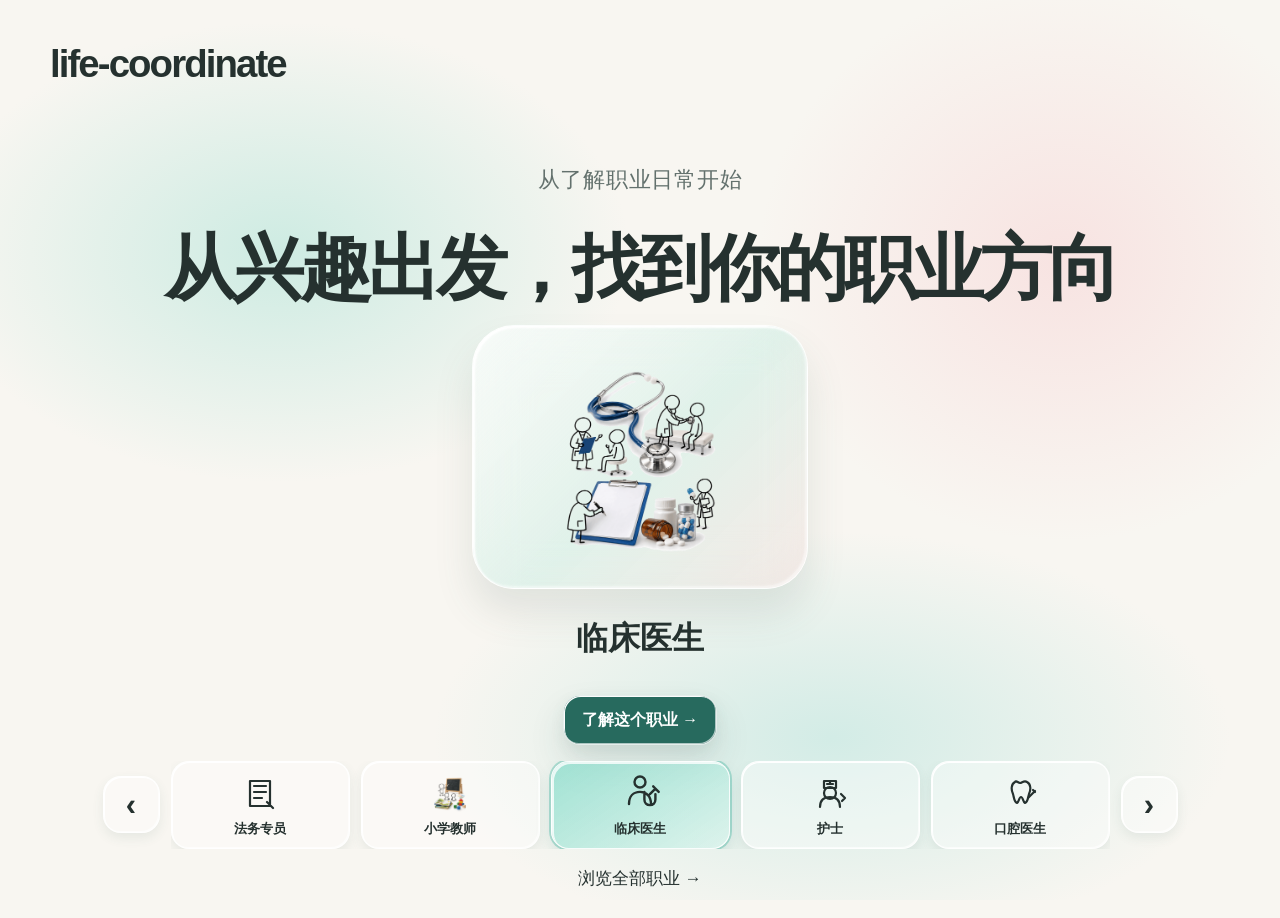
==== static/index.html @ 6c6f6c6b "chore: initialize project repository" ====
<!doctype html>
<html lang="zh-CN">
<head>
  <meta charset="utf-8">
  <meta name="viewport" content="width=device-width,initial-scale=1">
  <title>life-coordinate · 职业与选科探索</title>
  <style>
    :root{--mint:#abe9af;--mint2:#86bb8c;--ink:#0b0b09;--paper:#faf7ea;--yellow:#fff48d}
    *{box-sizing:border-box}body{margin:0;background:var(--mint);color:var(--ink);font-family:Arial,"PingFang SC",sans-serif}button{font:inherit;cursor:pointer;border:0;color:inherit}a{color:inherit}header{height:118px;padding:35px 3.3%;display:flex;align-items:flex-start;justify-content:space-between}header .brand{font-size:clamp(27px,3vw,43px);font-weight:800;letter-spacing:-.05em;text-decoration:none}header .live{font-size:16px;letter-spacing:.02em;padding-top:10px}.page{min-height:calc(100vh - 118px);display:none}.page.active{display:block}.entry{text-align:center;padding:32px 20px 15px}.eyebrow{font-size:clamp(16px,1.7vw,24px);letter-spacing:.035em}.entry h1{font-size:clamp(56px,7vw,110px);line-height:1;letter-spacing:-.055em;margin:32px auto 15px;font-weight:800}.art-wrap{height:300px;display:grid;place-items:center;position:relative}.pixels{position:absolute;width:236px;height:206px;display:grid;grid-template-columns:repeat(10,1fr);gap:4px;opacity:.6}.pixels i{background:#638d68}.placeholder{position:relative;display:grid;place-items:center;background:var(--ink);color:#fff;width:222px;height:202px;border:3px solid #8344fa;font-weight:700}.caption{font-size:32px;font-weight:800;margin:0 0 33px}.dock{background:var(--ink);padding:14px;display:flex;gap:11px;width:min(1075px,95vw);margin:auto;align-items:center}.dock button{height:57px;background:var(--mint2);font-weight:700}.dock button.selected{background:var(--mint)}.dock .arrow{width:57px;flex:none;background:var(--mint);font-size:31px;line-height:1}.dock .career{flex:1;min-width:0;padding:0 7px;font-size:15px}.skip{display:inline-block;margin:17px auto 0;background:none;font-size:17px;text-decoration:none}.inner{max-width:1100px;margin:auto;padding:20px 25px 70px}.kicker{font-size:13px;letter-spacing:.15em}.big{font-size:clamp(47px,6vw,78px);line-height:1.04;letter-spacing:-.055em;margin:40px 0 12px}.lede{font-size:20px;max-width:750px;line-height:1.55}.panel{background:#fff;padding:32px;margin-top:35px}.panel.yellow{background:var(--yellow)}.detail-grid{display:grid;grid-template-columns:1fr 1fr;gap:24px}.detail-grid h3{font-size:19px;margin:0 0 12px}.detail-grid li{margin:8px 0}.actions{display:flex;gap:12px;flex-wrap:wrap;margin-top:26px}.primary,.secondary{padding:14px 19px;font-weight:700}.primary{background:var(--ink);color:var(--mint)}.secondary{background:var(--mint2)}.cards,.results{display:grid;grid-template-columns:repeat(5,1fr);gap:12px;margin-top:32px}.cards button,.results article{background:#fff;text-align:left;padding:20px;min-height:145px}.cards button:hover,.dock button:hover{outline:3px solid #8344fa}.cards strong{display:block;font-size:20px;margin:18px 0 9px}.cards small{font-size:13px;line-height:1.5}.subjects{display:flex;gap:12px;flex-wrap:wrap;margin:25px 0}.subjects button{background:#d6ead2;padding:13px 23px;font-weight:700}.subjects button.on{background:var(--ink);color:var(--mint)}.results{grid-template-columns:repeat(2,1fr)}.results article{min-height:120px}.results strong{font-size:22px}.results p{margin:10px 0}.meta{font-size:12px;opacity:.7}.hidden{display:none!important}@media(max-width:850px){header{height:95px}.entry{padding-top:18px}.entry h1{margin-top:25px}.art-wrap{height:255px}.caption{font-size:25px}.dock{overflow-x:auto;justify-content:flex-start}.dock .career{flex:none;width:120px}.detail-grid{grid-template-columns:1fr}.cards{grid-template-columns:repeat(2,1fr)}.results{grid-template-columns:1fr}}@media(max-width:520px){header .live{font-size:12px}.entry h1{font-size:54px}.cards{grid-template-columns:1fr}}
    .site-nav{display:flex;gap:48px;align-items:center;padding-top:12px}.site-nav a{text-decoration:none;font-size:19px}.site-nav a:hover{text-decoration:underline}body.is-entry .site-nav{display:none}body:not(.is-entry) header{height:101px;margin:0 2.7%;padding:25px 1% 15px;border-bottom:2px solid var(--ink)}
    .entry h1{font-size:clamp(43px,5.6vw,88px);max-width:1200px;line-height:1.12}.dock .career{display:grid;place-items:center;padding:5px}.mini-art{display:block;width:42px;height:42px;background:transparent;border:0;position:relative;overflow:visible}.mini-art:before,.mini-art:after{display:none}.mini-art svg{display:block;width:42px;height:42px;stroke:var(--ink);fill:none}.dock .career.selected .mini-art{transform:scale(1.1)}
    .art-wrap .entry-art{position:relative;z-index:1;width:222px;height:202px;object-fit:contain;object-position:center;border:0;background:transparent;display:block}.detail-grid{grid-template-columns:minmax(0,44%) minmax(0,56%);gap:18px}.detail-copy{padding:5px 18px 5px 0}.detail-copy h3:not(:first-child){margin-top:25px}.detail-illustration{min-height:430px;background:var(--paper);border:0;display:flex;align-items:center;justify-content:center;overflow:hidden}.detail-illustration img{width:100%;height:100%;min-height:430px;object-fit:contain;object-position:center;display:block}
    .explore-layout{max-width:1660px;padding:0 2% 30px}.explore-layout .big{font-size:clamp(46px,5.4vw,86px);white-space:nowrap;margin:18px 0 33px}.explore-body{display:grid;grid-template-columns:19% minmax(0,1fr);gap:2%;height:calc(100vh - 350px);min-height:460px;overflow:hidden}.explore-sidebar{background:#fff;display:grid;place-items:center;min-height:0;height:100%;font-size:28px;font-weight:800}.explore-layout .cards{display:grid;grid-template-columns:repeat(4,minmax(0,1fr));align-content:start;gap:18px;margin:0;height:100%;overflow-y:scroll;padding:0 12px 18px 0;scrollbar-gutter:stable}.explore-layout .cards::-webkit-scrollbar{width:10px}.explore-layout .cards::-webkit-scrollbar-track{background:rgba(255,255,255,.38);border-radius:10px}.explore-layout .cards::-webkit-scrollbar-thumb{background:var(--ink);border-radius:10px}.explore-layout .cards button,.explore-layout .cards .empty-card{background:#fff;height:220px;min-height:220px;padding:27px;text-align:left;overflow:hidden}.explore-layout .cards .empty-card{pointer-events:none}.explore-layout .cards strong{display:-webkit-box;overflow:hidden;-webkit-box-orient:vertical;-webkit-line-clamp:2;font-size:27px;line-height:1.2;margin:27px 0 19px}.explore-layout .cards small{display:-webkit-box;overflow:hidden;-webkit-box-orient:vertical;-webkit-line-clamp:3;font-size:16px;line-height:1.5;color:#59594e}.explore-help{font-size:20px;margin:29px 0 0}
    .explore-toolbar{display:flex;align-items:center;margin:-14px 0 30px}.explore-toolbar .search-box{position:relative;width:min(780px,100%)}.explore-toolbar input{width:100%;height:66px;padding:14px 22px 14px 68px;border:1px solid rgba(255,255,255,.85);border-radius:18px;background:linear-gradient(110deg,rgba(225,247,240,.72),rgba(255,244,245,.72));box-shadow:0 10px 28px rgba(65,96,91,.16),inset 0 1px 0 rgba(255,255,255,.9);font:inherit;font-size:22px;color:var(--ink);outline:none}.explore-toolbar input::placeholder{color:#6c7673}.explore-toolbar input:focus{border-color:rgba(131,68,250,.72);box-shadow:0 0 0 3px rgba(131,68,250,.18),0 10px 28px rgba(65,96,91,.16)}.search-icon{position:absolute;left:22px;top:50%;width:24px;height:24px;border:3px solid var(--ink);border-radius:50%;transform:translateY(-58%);pointer-events:none}.search-icon:after{content:"";position:absolute;width:12px;height:3px;background:var(--ink);right:-9px;bottom:-5px;transform:rotate(45deg);transform-origin:left center}.explore-sidebar{display:flex;flex-direction:column;align-items:stretch;justify-content:center;gap:0}.explore-sidebar button{background:transparent;text-align:left;padding:9px 28px;font-weight:800}.explore-sidebar button.active{background:var(--ink);color:var(--mint)}
    .illustration-placeholder{width:78%;min-height:260px;display:grid;place-items:center;background:var(--ink);color:#fff;border:3px solid #8344fa;font-weight:700}button:focus-visible,a:focus-visible,input:focus-visible{outline:3px solid #8344fa;outline-offset:3px}.route-error{background:#fff;padding:32px;margin-top:35px;max-width:760px}.route-error h2{margin-top:0}
    .page[data-page="reverse"] .panel{max-height:calc(100vh - 430px);min-height:260px;overflow:hidden}.page[data-page="reverse"] .panel .results{max-height:calc(100vh - 535px);overflow-y:auto;align-content:start;padding:0 12px 18px 0;scrollbar-gutter:stable}.page[data-page="reverse"] .panel .results::-webkit-scrollbar{width:10px}.page[data-page="reverse"] .panel .results::-webkit-scrollbar-track{background:rgba(255,255,255,.38);border-radius:10px}.page[data-page="reverse"] .panel .results::-webkit-scrollbar-thumb{background:var(--ink);border-radius:10px}
    .result-card{background:#f4f7fa;text-align:left;padding:20px;min-height:140px}.result-card:hover{outline:3px solid #8344fa}.result-card strong{display:block;font-size:22px}.result-card p{margin:12px 0}
    @media(max-width:1000px){.site-nav{gap:20px}.site-nav a{font-size:15px}.explore-layout .big{white-space:normal}.explore-layout .cards{gap:9px}.explore-layout .cards button,.explore-layout .cards .empty-card{height:195px;padding:15px;min-height:195px}.explore-layout .cards strong{font-size:22px}.explore-layout .cards small{font-size:12px}}
    @media(max-width:700px){body:not(.is-entry) header{height:auto;min-height:85px}.site-nav{gap:10px;flex-wrap:wrap}.site-nav a{font-size:13px}.explore-body{grid-template-columns:1fr;height:calc(100vh - 330px);min-height:420px}.explore-sidebar{height:auto;min-height:75px;flex-direction:row;overflow-x:auto}.explore-sidebar button{flex:0 0 auto}.explore-layout .cards{grid-template-columns:repeat(2,minmax(0,1fr));margin-top:14px}.page[data-page="reverse"] .panel{max-height:calc(100vh - 360px)}.page[data-page="reverse"] .panel .results{max-height:calc(100vh - 465px);grid-template-columns:1fr}.detail-grid{grid-template-columns:1fr}.detail-illustration{min-height:280px}.entry h1{font-size:44px}}
    .explore-layout .cards button{height:auto;overflow:visible}.explore-layout .cards strong{display:block;white-space:nowrap;overflow:visible;-webkit-line-clamp:unset;font-size:30px;line-height:1.2;font-stretch:normal}.explore-layout .cards small{display:block;overflow:visible;-webkit-line-clamp:unset;font-size:14px;line-height:1.5}@media(max-width:1000px){.explore-layout .cards strong{font-size:22px}.explore-layout .cards small{font-size:12px}}
    .explore-toolbar{width:100%}.explore-toolbar .search-box{width:100%}.explore-sidebar{gap:0}.explore-sidebar button{width:100%;min-height:48px}.explore-layout .cards{grid-auto-rows:220px}.explore-layout .cards button{height:220px;min-height:220px;overflow:visible}.explore-layout .cards small{font-size:14px;line-height:1.4}
  </style>
  <link rel="stylesheet" href="assets/liquid-glass.css">
</head>
<body>
  <header><a class="brand" href="#entry">life-coordinate</a><nav class="site-nav" aria-label="主导航"><a href="#entry">首页</a><a href="#explore">探索职业</a><a href="#reverse">选科反查</a></nav></header>
  <main>
    <section class="page entry active" data-page="entry">
      <div class="eyebrow">从了解职业日常开始</div>
      <h1>从兴趣出发，找到你的职业方向</h1>
      <div class="art-wrap"><img class="entry-art" id="entry-art" src="../career-gif/clinical-doctor.gif" alt="临床医生职业动画"></div>
      <p class="caption" id="entry-caption">临床医生</p><p><button class="primary" id="entry-open">了解这个职业 →</button></p>
      <div class="dock" aria-label="职业选择">
        <button class="arrow" id="prev-career" aria-label="上一个职业">‹</button>
        <div class="career-window" id="career-window"><div class="career-track" id="career-track"></div></div>
        <button class="arrow" id="next-career" aria-label="下一个职业">›</button>
      </div>
      <a class="skip" href="#explore">浏览全部职业 →</a>
    </section>
    <section class="page" data-page="detail"><div class="inner">
      <p class="kicker">CAREER / 反面看日常</p><h2 class="big" id="detail-title"></h2><p class="lede" id="detail-tagline"></p>
      <div class="panel detail-grid"><div class="detail-copy"><h3>每天做什么</h3><ul id="detail-tasks"></ul><h3>在哪里工作</h3><ul id="detail-scenes"></ul><h3>工作节奏</h3><p id="detail-rhythm"></p><p class="meta" id="detail-source"></p></div><div class="detail-illustration"><img id="detail-image" src="../career-gif/clinical-doctor.gif" alt="临床医生职业动画"></div></div>
      <div class="actions"><button class="primary" id="to-subject">查看关联专业与选科要求 →</button><button class="secondary" onclick="location.hash='explore'">换一个职业</button></div>
      <p class="meta">职业描述为项目模拟数据，仅供界面演示。</p>
    </div></section>
    <section class="page" data-page="subject"><div class="inner">
      <p class="kicker">CAREER / 选科要求</p><h2 class="big" id="subject-title"></h2><p class="lede">这些关联专业，分别要求选什么科？</p><div class="results" id="major-results"></div>
      <div class="actions"><button class="primary" onclick="location.hash='reverse'">试试选科反查 →</button></div>
      <p class="meta">已核对项为指定院校公布的 2024 年选科要求，供 2026 年参考；其他项标记待核对。实际报考以院校当年招生计划、章程为准。</p>
    </div></section>
    <section class="page" data-page="explore"><div class="inner explore-layout">
      <h2 class="big">想做什么，现在该选什么科？</h2>
      <div class="explore-toolbar"><label class="search-box"><span class="search-icon" aria-hidden="true"></span><input id="career-search" type="search" placeholder="搜索职业或关键词" aria-label="搜索职业或关键词"></label></div><p id="career-count" role="status" aria-live="polite"></p><div class="explore-body"><aside class="explore-sidebar" aria-label="职业类别导航"><button data-category="全部" class="active">全部</button><button data-category="医">医疗健康</button><button data-category="工">工程技术</button><button data-category="理">科学研究</button><button data-category="文">人文传播</button><button data-category="艺">艺术创意</button><button data-category="商">商业管理</button><button data-category="教">教育培训</button><button data-category="法">法律服务</button></aside><div class="career-list-region"><div class="cards" id="career-cards"></div><div id="career-empty" class="empty-state" hidden><p>当前分类下没有找到相关职业，请尝试其他关键词。</p><button class="secondary" id="reset-career-filters">清除筛选</button></div></div></div>
      <p class="explore-help">点卡片看日常工作，翻到背面，再决定要不要查看选科。</p>
    </div></section>
    <section class="page" data-page="error"><div class="inner"><div class="route-error"><h2>页面数据不存在</h2><p id="route-error-message"></p><div class="actions"><button class="primary" onclick="location.hash='explore'">返回探索职业</button></div></div></div></section>
    <section class="page" data-page="reverse"><div class="inner">
      <p class="kicker">FROM SUBJECTS TO CAREERS</p><h2 class="big">我的选科匹配<br>哪些专业方向？</h2><p class="lede">选择最多 3 科，查看匹配的专业与职业。</p>
      <p class="reference-notice">基于已录入院校的有限样本，仅供选科参考；待核对专业不参与匹配，不代表当年实际可报范围。</p><p id="subject-status" role="status" aria-live="polite">已选 0/3，请至少选择 1 门科目。</p><div class="subjects" id="subject-picker" role="group" aria-label="选考科目" aria-describedby="subject-status"></div><div class="panel"><strong id="match-count" role="status" aria-live="polite"></strong><div class="results" id="reverse-results"></div></div>
      <p class="meta">仅按已录入院校的 2024 年选科要求做参考匹配，不等于 2026 年实际可报。未核对项不参与匹配；以当年招生计划、章程为准。</p>
    </div></section>
  </main>
  <div class="career-overlay" id="career-overlay" hidden role="dialog" aria-modal="true" aria-label="职业日常">
    <button class="overlay-close" id="overlay-close" aria-label="关闭职业日常">×</button>
    <div class="flip-stage" id="flip-stage"><div class="flip-card">
      <div class="flip-face flip-front" aria-hidden="true"><span id="flip-front-category"></span><strong id="flip-front-name"></strong><span>职业日常</span></div>
      <div class="flip-face flip-back"><div class="flip-copy"><p class="kicker">CAREER / 反面看日常</p><h2 id="flip-title"></h2><p id="flip-tagline"></p><h3>每天做什么</h3><ul id="flip-tasks"></ul><h3>在哪里工作</h3><ul id="flip-scenes"></ul><h3>工作节奏</h3><p id="flip-rhythm"></p><p class="meta">职业描述为项目模拟数据，仅供探索参考。</p><button id="flip-subject" class="primary">查看关联专业与选科要求 →</button></div><div class="flip-visual" id="flip-visual"></div></div>
    </div></div>
  </div>
  <script src="assets/site-data.js"></script>
  <script src="assets/ui-common.js"></script>
  <script>
    const careers=window.siteData.careers.map(c=>({...c,tasks:c.workday.tasks,scenes:c.workday.scenes,rhythm:c.workday.rhythm,majors:window.siteData.mappings.filter(m=>m.careerId===c.id).map(m=>window.siteData.majors.find(x=>x.id===m.majorId)).filter(Boolean)}));
    const allCareers=careers;
    const majors=window.siteData.majors;
    let selected=0,visualIndex=careers.length,rebaseTimer,chosen=new Set();const filterState={category:'全部',query:''};let lastTrigger=null;const $=s=>document.querySelector(s);const esc=window.siteUI.escape;
    const careerImage=c=>c.id==='primary-teacher'?'assets/career-png/primary-teacher.png':`../career-gif/${c.icon}.gif`;
    const careerIcon=c=>c.id==='primary-teacher'?'assets/career-png/primary-teacher.png':`assets/${c.icon}.svg`;
    $('#career-track').innerHTML=Array.from({length:3},(_,copy)=>careers.map((c,i)=>`<button class="career" data-index="${i}" data-visual="${copy*careers.length+i}" data-career="${c.id}" aria-label="${esc(c.name)}" title="${esc(c.name)}"><img class="mini-art" src="${careerIcon(c)}" alt=""><span>${esc(c.name)}</span></button>`).join('')).join('');
    function previewCareer(i){let c=careers[i];$('#entry-caption').textContent=c.name;$('#entry-art').src=careerImage(c);$('#entry-art').alt=`${c.name}职业插图`}
    function selectCareer(i){selected=((i%careers.length)+careers.length)%careers.length;document.querySelectorAll('.dock .career').forEach(b=>(b.classList.toggle('selected',Number(b.dataset.index)===selected),b.setAttribute('aria-pressed',String(Number(b.dataset.index)===selected))));previewCareer(selected)}
    function centerCareer(behavior='auto'){let b=document.querySelector(`.dock .career[data-visual="${visualIndex}"]`),view=$('#career-window');if(b)view.scrollTo({left:b.offsetLeft-view.clientWidth/2+b.clientWidth/2,behavior})}
    function rebaseCareer(){if(visualIndex<careers.length)visualIndex+=careers.length;else if(visualIndex>=careers.length*2)visualIndex-=careers.length;else return;centerCareer('auto')}
    function detail(id){let c=allCareers.find(x=>x.id===id);if(!c)return showRouteError('找不到这个职业，请从职业列表重新选择。');$('#detail-title').textContent=c.name;$('#detail-tagline').textContent=c.tagline;$('#detail-tasks').innerHTML=c.tasks.map(x=>`<li>${esc(x)}</li>`).join('');$('#detail-scenes').innerHTML=c.scenes.map(x=>`<li>${esc(x)}</li>`).join('');$('#detail-rhythm').textContent=c.rhythm;$('#detail-source').textContent=(c.workday?.source||'项目模拟数据')+' · 仅供参考';$('#detail-image').src=careerImage(c);$('#detail-image').alt=`${c.name}职业插图`;$('#to-subject').onclick=()=>location.hash='subject/'+c.id;}
    function subject(id){let c=allCareers.find(x=>x.id===id);if(!c)return showRouteError('找不到这个职业，请从职业列表重新选择。');$('#subject-title').textContent=c.name+' · 关联专业与选科';$('#major-results').innerHTML=c.majors.length?c.majors.map(m=>`<article>${window.siteUI.majorContent(m)}</article>`).join(''):'<article><strong>暂无专业映射</strong><p>该职业暂不提供选科推断。</p><a href="#explore">返回探索职业</a></article>'}
    function majorFits(m){const req=m.subject_required;if(!req)return false;return req.must.every(s=>chosen.has(s))&&(!req.limit.length||(req.any?req.limit.some(s=>chosen.has(s)):req.limit.every(s=>chosen.has(s))))}
    function reverse(){
      if(!chosen.size){$('#match-count').textContent='请选择至少 1 门科目';$('#reverse-results').innerHTML='';return}
      const list=majors.filter(majorFits);
      $('#match-count').textContent=`参考匹配 ${list.length} 个专业（已选 ${chosen.size}/3）`;
      $('#reverse-results').innerHTML=list.length?list.map(m=>{
        const ids=window.siteData.mappings.filter(x=>x.majorId===m.id).map(x=>x.careerId);
        const related=careers.filter(c=>ids.includes(c.id));
        return `<article class="result-card">${window.siteUI.majorContent(m)}<div class="result-actions">${related.length?related.map(c=>`<button class="secondary" data-career="${esc(c.id)}">了解${esc(c.name)} →</button>`).join(''):'<p>暂无关联职业</p>'}</div></article>`;
      }).join(''):'<article class="result-card"><strong>当前样本未匹配到专业</strong><p>这不表示没有可报专业。请调整选科，或返回探索职业。</p><a href="#explore">返回探索职业</a></article>';
    }
    function showRouteError(message){document.querySelectorAll('.page').forEach(x=>x.classList.remove('active'));document.body.classList.remove('is-entry');$('[data-page="error"]').classList.add('active');$('#route-error-message').textContent=message}
    function route(){closeCareer();let [page,id]=location.hash.slice(1).split('/');if(!['entry','detail','subject','explore','reverse'].includes(page))page='entry';document.body.classList.toggle('is-entry',page==='entry');document.querySelectorAll('.page').forEach(x=>x.classList.toggle('active',x.dataset.page===page));if(page==='detail')detail(id);if(page==='subject')subject(id);if(page==='reverse')reverse();document.querySelectorAll('.site-nav a').forEach(a=>{if(a.getAttribute('href')==='#'+page)a.setAttribute('aria-current','page');else a.removeAttribute('aria-current')});window.scrollTo(0,0);if(page==='explore'&&id)openCareer(id);if(page==='entry')requestAnimationFrame(()=>centerCareer())}
    document.querySelectorAll('.dock .career').forEach(b=>{let i=Number(b.dataset.index);b.onmouseenter=()=>previewCareer(i);b.onmouseleave=()=>previewCareer(selected);b.onfocus=()=>previewCareer(i);b.onblur=()=>previewCareer(selected);b.onclick=()=>{selectCareer(i);visualIndex=Number(b.dataset.visual);location.hash='explore/'+careers[i].id}});
    function stepCareer(delta){rebaseCareer();visualIndex+=delta;selectCareer(visualIndex%careers.length);centerCareer('smooth');clearTimeout(rebaseTimer);rebaseTimer=setTimeout(rebaseCareer,420)}
    $('#entry-open').onclick=()=>location.hash='explore/'+careers[selected].id;
    $('#prev-career').onclick=()=>stepCareer(-1);$('#next-career').onclick=()=>stepCareer(1);
    $('#career-cards').innerHTML=careers.map(c=>`<button data-id="${c.id}" data-category="${c.category}"><span class="kicker">${esc(c.category)}</span><strong>${esc(c.name)}</strong><small>${esc(c.tagline)}</small></button>`).join('');
    function renderCareerFilters(){
      let count=0;
      document.querySelectorAll('#career-cards button[data-category]').forEach(button=>{
        const c=careers.find(c=>c.id===button.dataset.id);
        const matches=(filterState.category==='全部'||c.category===filterState.category)&&[c.name,c.tagline,...c.aliases].some(text=>text.toLowerCase().includes(filterState.query));
        button.hidden=!matches;if(matches)count++;
      });
      $('#career-count').textContent=`找到 ${count} 个职业`;
      $('#career-empty').hidden=count>0;$('#career-cards').hidden=count===0;
      document.querySelectorAll('.explore-sidebar button').forEach(button=>{const active=button.dataset.category===filterState.category;button.classList.toggle('active',active);button.setAttribute('aria-pressed',String(active))});
    }
    function closeCareer(resetHash=false){let overlay=$('#career-overlay');if(!overlay||overlay.hidden)return;overlay.hidden=true;$('main').inert=false;$('header').inert=false;$('#flip-stage').classList.remove('flipped');document.body.classList.remove('overlay-open');if(lastTrigger){lastTrigger.focus();lastTrigger=null}if(resetHash&&location.hash.startsWith('#explore/'))location.hash='explore'}
    function openCareer(id){let c=allCareers.find(x=>x.id===id);if(!c)return showRouteError('找不到这个职业，请从职业列表重新选择。');lastTrigger=document.activeElement;$('#flip-front-category').textContent=c.category;$('#flip-front-name').textContent=c.name;$('#flip-title').textContent=c.name;$('#flip-tagline').textContent=c.tagline;$('#flip-tasks').innerHTML=c.tasks.map(x=>`<li>${esc(x)}</li>`).join('');$('#flip-scenes').innerHTML=c.scenes.map(x=>`<li>${esc(x)}</li>`).join('');$('#flip-rhythm').textContent=c.rhythm;$('#flip-visual').innerHTML=`<img src="${careerImage(c)}" alt="${esc(c.name)}职业插图" loading="lazy">`;$('#flip-subject').onclick=()=>location.hash='subject/'+c.id;$('#career-overlay').hidden=false;$('main').inert=true;$('header').inert=true;document.body.classList.add('overlay-open');requestAnimationFrame(()=>$('#flip-stage').classList.add('flipped'));$('#overlay-close').focus()}
    $('#career-cards').onclick=e=>{let b=e.target.closest('button[data-id]');if(b)openCareer(b.dataset.id)};
    $('.explore-sidebar').onclick=e=>{let b=e.target.closest('button[data-category]');if(!b)return;filterState.category=b.dataset.category;renderCareerFilters()};
    $('#reset-career-filters').onclick=()=>{filterState.category='全部';filterState.query='';$('#career-search').value='';renderCareerFilters();$('#career-search').focus()};
    $('#career-search').oninput=e=>{filterState.query=e.target.value.trim().toLowerCase();renderCareerFilters()};
    $('#overlay-close').onclick=()=>closeCareer(true);$('#career-overlay').onclick=e=>{if(e.target.id==='career-overlay')closeCareer(true)};document.addEventListener('keydown',e=>{if(e.key==='Escape')closeCareer(true)});
    $('#reverse-results').onclick=e=>{let b=e.target.closest('button[data-career]');if(b)openCareer(b.dataset.career)};
    $('#subject-picker').innerHTML=['物理','化学','生物','政治','历史','地理','技术'].map(x=>`<button data-subject="${x}" aria-pressed="false">${x}</button>`).join('');
    function updateSubjects(){
      document.querySelectorAll('#subject-picker button').forEach(b=>{const on=chosen.has(b.dataset.subject);b.classList.toggle('on',on);b.setAttribute('aria-pressed',String(on));b.setAttribute('aria-disabled',String(!on&&chosen.size===3));b.textContent=(on?'✓ ':'')+b.dataset.subject});
      $('#subject-status').textContent=`已选 ${chosen.size}/3。`+(chosen.size===3?'已达上限，请先取消一门，再选择其他科目。':chosen.size?'还可继续选择科目。':'请至少选择 1 门科目。');
    }
    $('#subject-picker').onclick=e=>{const b=e.target.closest('button[data-subject]');if(!b)return;const v=b.dataset.subject;if(chosen.has(v))chosen.delete(v);else if(chosen.size<3)chosen.add(v);updateSubjects();reverse()};
    document.querySelector('#career-overlay').addEventListener('keydown',e=>{if(e.key!=='Tab')return;const focusable=[...$('#career-overlay').querySelectorAll('button,[href],input,select,textarea,[tabindex]:not([tabindex="-1"])')];const first=focusable[0],last=focusable[focusable.length-1];if(e.shiftKey&&document.activeElement===first){e.preventDefault();last.focus()}else if(!e.shiftKey&&document.activeElement===last){e.preventDefault();first.focus()}});
    selectCareer(0);renderCareerFilters();window.addEventListener('hashchange',route);document.querySelectorAll('a[href^="#"]').forEach(a=>a.addEventListener('click',()=>setTimeout(route,0)));route();
  </script>
</body>
</html>
---- static/assets/liquid-glass.css ----
:root {
  --ink: #25312f;
  --muted: #63716d;
  --ivory: #f8f6f1;
  --mint: #d2eee7;
  --mint-strong: #64c7b6;
  --blush: #f2dedc;
  --glass: rgba(255, 255, 255, .47);
  --glass-edge: rgba(255, 255, 255, .88);
  --glass-shadow: 0 18px 36px rgba(45, 69, 64, .12), 0 5px 14px rgba(77, 112, 104, .08), inset 1px 1px 0 rgba(255, 255, 255, .98), inset -1px -1px 0 rgba(255, 255, 255, .62);
}

html { min-height: 100%; }
body {
  min-height: 100vh;
  color: var(--ink);
  background:
    radial-gradient(ellipse 34% 32% at 22% 28%, rgba(172, 227, 215, .56), transparent 80%),
    radial-gradient(ellipse 29% 38% at 83% 29%, rgba(247, 201, 204, .42), transparent 82%),
    radial-gradient(ellipse 38% 28% at 65% 82%, rgba(163, 223, 216, .44), transparent 82%),
    var(--ivory);
  background-attachment: fixed;
}
button, a { transition: transform .18s ease, box-shadow .18s ease, background .18s ease; }
button:focus-visible, a:focus-visible { outline: 3px solid #277d75; outline-offset: 3px; }
button:hover { transform: translateY(-2px); }

body > header, body:not(.is-entry) > header {
  width: min(1300px, calc(100% - 44px));
  height: auto;
  min-height: 78px;
  margin: 18px auto 0;
  padding: 17px 28px;
  align-items: center;
  border: 1px solid var(--glass-edge);
  border-radius: 30px;
  background: linear-gradient(116deg, rgba(255,255,255,.72), rgba(213,242,235,.48) 54%, rgba(248,222,223,.49));
  backdrop-filter: blur(28px) saturate(1.2);
  -webkit-backdrop-filter: blur(28px) saturate(1.2);
  box-shadow: var(--glass-shadow);
}
header .brand { color: var(--ink); }
.site-nav { padding-top: 0; }
.site-nav a {
  padding: 10px 16px;
  border: 1px solid transparent;
  border-radius: 999px;
  color: var(--ink);
}
.site-nav a:hover {
  text-decoration: none;
  border-color: var(--glass-edge);
  background: rgba(255,255,255,.48);
  box-shadow: 0 5px 12px rgba(68,98,90,.09), inset 1px 1px 0 #fff;
}
.page { min-height: calc(100vh - 96px); }
.eyebrow, .kicker { color: var(--muted); }
.entry { padding-top: clamp(28px, 6vh, 65px); }
.entry h1 { color: var(--ink); }
.art-wrap {
  width: min(336px, 88vw);
  height: 264px;
  margin: 16px auto 25px;
  border: 1px solid var(--glass-edge);
  border-radius: 42px;
  background: linear-gradient(135deg, rgba(255,255,255,.65), rgba(180,233,222,.35) 53%, rgba(247,211,212,.33));
  backdrop-filter: blur(26px) saturate(1.25);
  -webkit-backdrop-filter: blur(26px) saturate(1.25);
  box-shadow: 0 24px 38px rgba(72,103,96,.13), inset 2px 2px 2px rgba(255,255,255,.98), inset -2px -2px 2px rgba(255,255,255,.48);
}
.entry-art-placeholder { color: var(--muted); font-size: clamp(15px,1.6vw,20px); letter-spacing: .12em; }
.caption { color: var(--ink); }
.dock {
  border: 1px solid var(--glass-edge);
  border-radius: 28px;
  background: linear-gradient(110deg, rgba(255,255,255,.64), rgba(210,241,234,.54) 53%, rgba(245,222,221,.5));
  backdrop-filter: blur(26px) saturate(1.2);
  -webkit-backdrop-filter: blur(26px) saturate(1.2);
  box-shadow: var(--glass-shadow);
}
.dock button, .dock .arrow {
  border: 1px solid rgba(255,255,255,.9);
  border-radius: 18px;
  background: rgba(255,255,255,.38);
  box-shadow: inset 1px 1px 0 #fff, inset -1px -1px 0 rgba(255,255,255,.6), 0 5px 12px rgba(51,95,85,.09);
}
.dock button.selected {
  background: linear-gradient(145deg, rgba(131,219,201,.72), rgba(214,244,236,.63));
  box-shadow: 0 0 0 2px rgba(80,184,165,.42), inset 2px 2px 0 rgba(255,255,255,.77), 0 8px 16px rgba(45,130,117,.16);
}
.dock button:hover { outline: 0; box-shadow: 0 0 0 2px rgba(80,184,165,.42), 0 9px 17px rgba(45,130,117,.17); }
.mini-art { width: 42px; height: 42px; object-fit: contain; border: 0; }
.skip {
  padding: 12px 22px;
  border: 1px solid var(--glass-edge);
  border-radius: 999px;
  color: var(--ink);
  background: rgba(255,255,255,.34);
  box-shadow: 0 6px 15px rgba(57,90,83,.08), inset 1px 1px 0 #fff;
}
.skip:hover { background: rgba(255,255,255,.62); }

.inner { max-width: 1160px; }
.big { color: var(--ink); }
.lede { color: #43514e; }
.panel, .explore-sidebar, .explore-layout .cards button, .explore-layout .cards .empty-card, .result-card, .results article {
  border: 1px solid var(--glass-edge);
  border-radius: 30px;
  background: linear-gradient(128deg, rgba(255,255,255,.73), rgba(222,244,239,.5) 51%, rgba(248,223,225,.46));
  backdrop-filter: blur(24px) saturate(1.18);
  -webkit-backdrop-filter: blur(24px) saturate(1.18);
  box-shadow: var(--glass-shadow);
}
.explore-layout .cards button:hover, .result-card:hover {
  outline: 0;
  transform: translateY(-5px);
  box-shadow: 0 23px 38px rgba(44,99,88,.16), inset 1px 1px 0 #fff;
}
.explore-sidebar { color: var(--ink); }
.explore-help {
  width: fit-content;
  max-width: 100%;
  padding: 13px 19px;
  border: 1px solid var(--glass-edge);
  border-radius: 18px;
  background: rgba(255,255,255,.45);
  box-shadow: 0 9px 19px rgba(62,90,84,.08), inset 1px 1px 0 #fff;
}
.detail-grid { gap: 18px; padding: 22px; }
.detail-copy {
  padding: 25px;
  border: 1px solid rgba(255,255,255,.83);
  border-radius: 25px;
  background: rgba(255,255,255,.43);
  box-shadow: inset 1px 1px 0 rgba(255,255,255,.9);
}
.detail-illustration {
  border: 1px solid rgba(255,255,255,.95);
  border-radius: 25px;
  background: rgba(255,255,255,.42);
  box-shadow: inset 1px 1px 0 #fff, 0 8px 20px rgba(77,103,96,.09);
}
.detail-illustration img { border-radius: 23px; }
.primary, .secondary {
  border: 1px solid var(--glass-edge);
  border-radius: 17px;
  color: var(--ink);
  box-shadow: var(--glass-shadow);
}
.primary { background: linear-gradient(130deg, rgba(117,215,197,.94), rgba(209,241,233,.82)); }
.secondary { background: linear-gradient(130deg, rgba(255,255,255,.68), rgba(245,220,221,.53)); }
.subjects button {
  border: 1px solid var(--glass-edge);
  border-radius: 17px;
  background: rgba(255,255,255,.49);
  box-shadow: 0 7px 15px rgba(65,101,93,.08), inset 1px 1px 0 #fff;
}
.subjects button.on {
  color: var(--ink);
  background: linear-gradient(130deg, rgba(109,208,190,.91), rgba(194,238,229,.7));
  box-shadow: 0 0 0 2px rgba(72,171,153,.36), inset 1px 1px 0 #fff;
}
.result-card { color: var(--ink); }
.meta { color: var(--muted); opacity: 1; }

/* Keep the site navigation as type on the page, without a surrounding card. */
body > header, body:not(.is-entry) > header {
  border: 0;
  border-radius: 0;
  background: none;
  backdrop-filter: none;
  -webkit-backdrop-filter: none;
  box-shadow: none;
}
.dock {
  padding: 0;
  border: 0;
  border-radius: 0;
  background: none;
  backdrop-filter: none;
  -webkit-backdrop-filter: none;
  box-shadow: none;
  overflow: visible;
}
.career-window { flex: 1; min-width: 0; overflow-x: auto; overflow-y: hidden; scrollbar-width: none; scroll-snap-type: x proximity; }
.career-window::-webkit-scrollbar { display: none; }
.career-track { position: relative; display: flex; gap: 11px; align-items: center; }
.dock .career { flex: 0 0 calc((100% - 44px) / 5); scroll-snap-align: center; }
.skip, .explore-help {
  padding: 0;
  border: 0;
  border-radius: 0;
  background: none;
  box-shadow: none;
}
.skip:hover { background: none; text-decoration: underline; }
.explore-help { font-size: 14px; color: var(--muted); }
.explore-sidebar { display: flex; flex-direction: column; align-items: stretch; justify-content: flex-start; gap: 8px; padding: 16px; overflow-y: auto; }
.explore-sidebar button { flex-shrink: 0; min-height: 48px; border-radius: 15px; background: transparent; font-size: 24px; font-weight: 800; }
.explore-sidebar button:hover, .explore-sidebar button.active { background: rgba(117,215,197,.4); color: var(--ink); }
.explore-layout .cards button.category-muted { opacity: .54; }

.overlay-open { overflow: hidden; }
.career-overlay[hidden] { display: none; }
.career-overlay { position: fixed; inset: 0; z-index: 20; display: grid; place-items: center; padding: 4vh 4vw; background: rgba(37,49,47,.25); }
.overlay-close { position: fixed; z-index: 23; top: 3vh; right: 4vw; width: 44px; height: 44px; border: 1px solid var(--glass-edge); border-radius: 50%; background: rgba(255,255,255,.8); box-shadow: var(--glass-shadow); font-size: 31px; line-height: 1; }
.flip-stage { width: min(1120px, 92vw); height: min(800px, 90vh); perspective: 1600px; }
.flip-card { position: relative; width: 100%; height: 100%; transform-style: preserve-3d; transition: transform .7s cubic-bezier(.2,.72,.18,1); }
.flip-stage.flipped .flip-card { transform: rotateY(180deg); }
.flip-face { position: absolute; inset: 0; overflow: hidden; backface-visibility: hidden; -webkit-backface-visibility: hidden; border: 1px solid var(--glass-edge); border-radius: 34px; background: linear-gradient(126deg, #ffffff, #e3f4ef 55%, #f8e8e8); box-shadow: 0 32px 70px rgba(35,69,61,.2), inset 2px 2px 0 #fff; }
.flip-front { display: grid; place-content: center; gap: 24px; text-align: center; }
.flip-front strong { font-size: clamp(44px,8vw,96px); }
.flip-front span { color: var(--muted); }
.flip-back { display: grid; grid-template-columns: 46% 54%; transform: rotateY(180deg); }
.flip-copy { display: flex; flex-direction: column; justify-content: space-between; padding: clamp(18px,2.3vw,28px); overflow-y: auto; min-height: 0; font-size: clamp(16px,1.45vw,18px); line-height: 1.5; }
.flip-copy .kicker { margin: 0; font-size: 11px; }
.flip-copy h2 { font-size: clamp(34px,3.5vw,46px); margin: 7px 0; line-height: 1.05; }
.flip-copy h3 { font-size: clamp(18px,1.7vw,22px); margin: 10px 0 4px; }
.flip-copy ul { margin: 0; padding-left: 22px; }
.flip-copy li { margin: 3px 0; }
.flip-copy p { margin: 6px 0; line-height: 1.5; }
.flip-copy > * { flex-shrink: 0; }
.flip-visual { display: grid; place-items: center; overflow: hidden; border-left: 1px solid rgba(255,255,255,.9); background: #f7fbf9; }
.flip-visual img { width: 100%; height: 100%; object-fit: contain; }
.flip-visual .flip-icon { width: min(55%,280px); height: auto; object-fit: contain; }
.flip-visual svg { width: min(55%,260px); height: auto; stroke: var(--ink); fill: none; stroke-width: 1.25; }
@media (prefers-reduced-motion: reduce) { .flip-card { transition-duration: .01ms; } }

@media (max-width: 700px) {
  body > header, body:not(.is-entry) > header { width: calc(100% - 24px); margin-top: 12px; padding: 14px 16px; border-radius: 23px; }
  .site-nav { gap: 3px; }
  .site-nav a { padding: 7px; }
  .art-wrap { height: 250px; }
  .explore-layout .cards button, .explore-layout .cards .empty-card { border-radius: 20px; }
  .detail-grid { padding: 12px; }
  .detail-copy { padding: 17px; }
  .explore-sidebar { flex-direction: row; min-height: 72px; padding: 10px; }
  .explore-sidebar button { flex: 1; min-height: 48px; }
  .explore-body { height: auto; min-height: 0; overflow: visible; }
  .explore-sidebar { overflow-x: auto; justify-content: flex-start; }
  .explore-sidebar button { flex: 0 0 auto; width: auto; padding: 9px 16px; }
  .explore-layout .cards { height: auto; max-height: none; overflow: visible; margin-top: 14px; }
  .page[data-page="reverse"] .panel,
  .page[data-page="reverse"] .panel .results { max-height: none; overflow: visible; }
  .flip-stage { width: 94vw; height: 90vh; }
  .flip-back { display: block; }
  .flip-back { overflow: auto; }
  .flip-copy { overflow: visible; }
  .flip-visual { min-height: 240px; border-left: 0; border-top: 1px solid rgba(255,255,255,.9); }
}
@media (max-width: 520px) {
  .explore-layout .cards { grid-template-columns: 1fr; }
  .explore-layout .cards button { height: auto; min-height: 180px; }
}

/* Shared reading and interaction rules for all active entry points. */
[hidden] { display: none !important; }
body { line-height: 1.5; }
body > header { gap: 18px; flex-wrap: wrap; }
.site-nav { flex-wrap: wrap; }
.site-nav a[aria-current="page"] { text-decoration: underline; text-underline-offset: 6px; }
.primary, .secondary, .btn-secondary {
  display: inline-flex; align-items: center; justify-content: center;
  min-height: 44px; padding: 12px 18px; font: inherit; font-weight: 700; text-decoration: none;
}
.primary { background: #276a5e; color: #fff; }
.secondary, .btn-secondary { background: #e1eee9; color: var(--ink); border: 1px solid #9ab7af; border-radius: 17px; }
button[aria-disabled="true"] { opacity: .55; cursor: not-allowed; }
button[aria-disabled="true"]:hover { transform: none; }
button:focus-visible, a:focus-visible, summary:focus-visible, input:focus-visible { outline: 3px solid #277d75 !important; outline-offset: 3px; }
.dock .career { height: auto; min-height: 88px; gap: 6px; padding: 10px 6px; }
.dock .career span { font-size: 13px; line-height: 1.4; overflow-wrap: anywhere; }
.dock .career { flex-basis: max(96px, calc((100% - 44px) / 5)); }
.career-list-region { min-width: 0; min-height: 0; height: 100%; }
.explore-layout .cards { grid-auto-rows: minmax(220px, auto); }
.explore-layout .cards button { height: auto; min-height: 220px; overflow-wrap: anywhere; }
.explore-layout .cards strong { white-space: normal; font-size: clamp(22px, 2vw, 28px); line-height: 1.35; margin: 18px 0 12px; }
.explore-layout .cards small { font-size: 15px; line-height: 1.6; }
.explore-sidebar button { font-size: 18px; padding: 9px 14px; }
#career-count, #subject-status, #selection-status { font-size: 15px; color: var(--ink); }
.empty-state { padding: 24px; border-radius: 20px; background: rgba(255,255,255,.75); line-height: 1.6; }
.reference-notice { padding: 14px 18px; border-left: 3px solid #397e70; background: #e5f1ed; border-radius: 8px; font-size: 15px; }
.major-head { display: flex; gap: 12px; flex-wrap: wrap; align-items: baseline; }
.major-head h3 { font-size: 22px; line-height: 1.4; margin: 0; overflow-wrap: anywhere; }
.tag { display: inline-block; padding: 3px 10px; border-radius: 999px; background: #e0ede8; color: #344e45; font-size: 14px; }
.verification { font-size: 14px; font-weight: 700; }
.verified { color: #276a5e; }
.pending { color: #805818; }
.requirement { font-size: 18px; font-weight: 700; }
.major-source, .meta { font-size: 14px; line-height: 1.6; overflow-wrap: anywhere; }
.major-source { color: var(--muted); }
.major-source a, .empty-state a { text-decoration: underline; text-underline-offset: 3px; }
.major-more { margin-top: 16px; font-size: 15px; line-height: 1.6; }
.major-more summary { cursor: pointer; min-height: 44px; padding: 10px 0; color: #276a5e; font-weight: 700; }
.result-actions { display: flex; flex-wrap: wrap; gap: 10px; margin-top: 16px; }
.result-card:hover { transform: none; }
.page[data-page="reverse"] .panel, .page[data-page="reverse"] .panel .results { max-height: none; overflow: visible; }
.results > article { min-width: 0; overflow-wrap: anywhere; }
.detail-grid { grid-template-columns: minmax(0, 44fr) minmax(0, 56fr); }

/* API pages retain their URLs and share the homepage's visual language. */
.standalone { font-family: Arial, "PingFang SC", sans-serif; }
.standalone > header { display: flex; justify-content: space-between; }
.standalone .brand { font-size: clamp(27px, 3vw, 43px); font-weight: 800; letter-spacing: -.05em; }
.standalone .site-nav { display: flex; gap: 20px; }
.standalone .container { max-width: 1160px; padding: 24px 25px 70px; }
.standalone .reverse-title, .standalone .result-title { font-size: clamp(28px, 4vw, 48px); line-height: 1.25; }
.standalone .subject-picker, .standalone .major-card, .standalone .result-item {
  padding: 24px; border: 1px solid var(--glass-edge); border-radius: 24px;
  background: linear-gradient(128deg, rgba(255,255,255,.73), rgba(222,244,239,.5) 51%, rgba(248,223,225,.46));
  box-shadow: var(--glass-shadow);
}
.standalone .result-item { display: block; }
.standalone .subject-toggle { min-height: 44px; font-size: 16px; border-radius: 17px; }
.standalone .subject-toggle.active { background: #d2eee7; border-color: #397e70; color: var(--ink); }
.standalone .preview-bar { background: #e5f1ed; color: var(--ink); }
.standalone .major-card .major-source { font-size: 14px; }
.standalone #retry-query, .standalone #retry-load { margin-bottom: 20px; }
@media (max-width: 1000px) and (min-width: 701px) {
  .explore-body { grid-template-columns: 190px minmax(0, 1fr); }
  .explore-layout .cards { grid-template-columns: repeat(2, minmax(0, 1fr)); }
}
@media (max-width: 700px) {
  .detail-grid { grid-template-columns: 1fr; }
  .dock { width: 100%; }
  .dock .arrow { width: 44px; }
  .explore-sidebar { height: auto; }
  .career-list-region { height: auto; }
  .explore-layout .cards { grid-auto-rows: auto; }
  .explore-layout .cards button { min-height: 180px; }
  .standalone .site-nav { gap: 4px; }
  .standalone .container { padding: 20px 16px 48px; }
}
@media (prefers-reduced-motion: reduce) {
  button, a, .flip-card { transition: none; }
  button:hover { transform: none; }
}
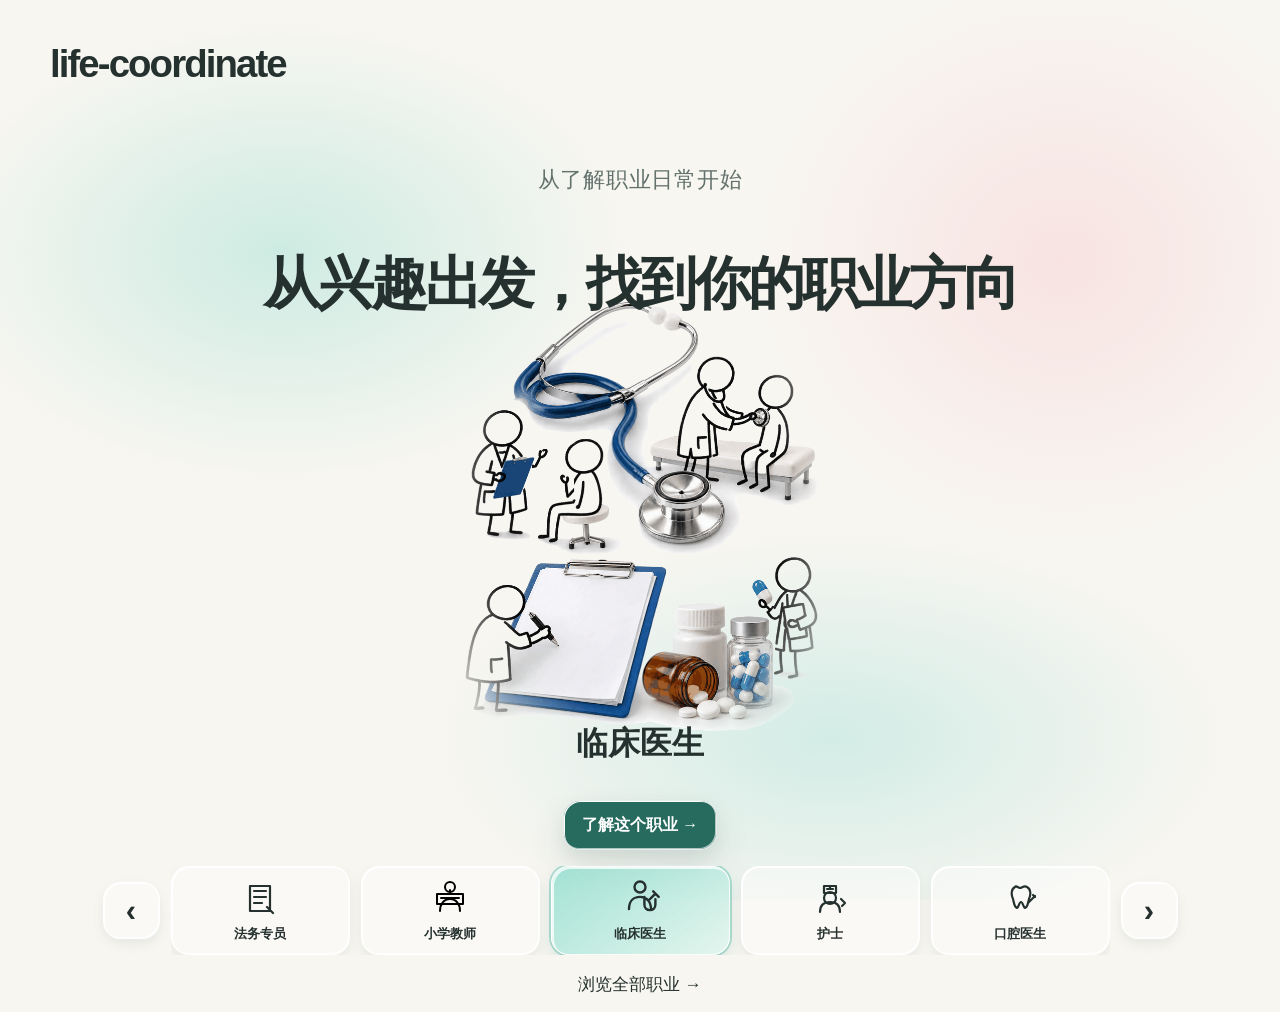
==== commit 4b91ef21: "完善选科统计与职业图标" ====
--- a/static/index.html
+++ b/static/index.html
@@ -8,8 +8,8 @@
     :root{--mint:#abe9af;--mint2:#86bb8c;--ink:#0b0b09;--paper:#faf7ea;--yellow:#fff48d}
     *{box-sizing:border-box}body{margin:0;background:var(--mint);color:var(--ink);font-family:Arial,"PingFang SC",sans-serif}button{font:inherit;cursor:pointer;border:0;color:inherit}a{color:inherit}header{height:118px;padding:35px 3.3%;display:flex;align-items:flex-start;justify-content:space-between}header .brand{font-size:clamp(27px,3vw,43px);font-weight:800;letter-spacing:-.05em;text-decoration:none}header .live{font-size:16px;letter-spacing:.02em;padding-top:10px}.page{min-height:calc(100vh - 118px);display:none}.page.active{display:block}.entry{text-align:center;padding:32px 20px 15px}.eyebrow{font-size:clamp(16px,1.7vw,24px);letter-spacing:.035em}.entry h1{font-size:clamp(56px,7vw,110px);line-height:1;letter-spacing:-.055em;margin:32px auto 15px;font-weight:800}.art-wrap{height:300px;display:grid;place-items:center;position:relative}.pixels{position:absolute;width:236px;height:206px;display:grid;grid-template-columns:repeat(10,1fr);gap:4px;opacity:.6}.pixels i{background:#638d68}.placeholder{position:relative;display:grid;place-items:center;background:var(--ink);color:#fff;width:222px;height:202px;border:3px solid #8344fa;font-weight:700}.caption{font-size:32px;font-weight:800;margin:0 0 33px}.dock{background:var(--ink);padding:14px;display:flex;gap:11px;width:min(1075px,95vw);margin:auto;align-items:center}.dock button{height:57px;background:var(--mint2);font-weight:700}.dock button.selected{background:var(--mint)}.dock .arrow{width:57px;flex:none;background:var(--mint);font-size:31px;line-height:1}.dock .career{flex:1;min-width:0;padding:0 7px;font-size:15px}.skip{display:inline-block;margin:17px auto 0;background:none;font-size:17px;text-decoration:none}.inner{max-width:1100px;margin:auto;padding:20px 25px 70px}.kicker{font-size:13px;letter-spacing:.15em}.big{font-size:clamp(47px,6vw,78px);line-height:1.04;letter-spacing:-.055em;margin:40px 0 12px}.lede{font-size:20px;max-width:750px;line-height:1.55}.panel{background:#fff;padding:32px;margin-top:35px}.panel.yellow{background:var(--yellow)}.detail-grid{display:grid;grid-template-columns:1fr 1fr;gap:24px}.detail-grid h3{font-size:19px;margin:0 0 12px}.detail-grid li{margin:8px 0}.actions{display:flex;gap:12px;flex-wrap:wrap;margin-top:26px}.primary,.secondary{padding:14px 19px;font-weight:700}.primary{background:var(--ink);color:var(--mint)}.secondary{background:var(--mint2)}.cards,.results{display:grid;grid-template-columns:repeat(5,1fr);gap:12px;margin-top:32px}.cards button,.results article{background:#fff;text-align:left;padding:20px;min-height:145px}.cards button:hover,.dock button:hover{outline:3px solid #8344fa}.cards strong{display:block;font-size:20px;margin:18px 0 9px}.cards small{font-size:13px;line-height:1.5}.subjects{display:flex;gap:12px;flex-wrap:wrap;margin:25px 0}.subjects button{background:#d6ead2;padding:13px 23px;font-weight:700}.subjects button.on{background:var(--ink);color:var(--mint)}.results{grid-template-columns:repeat(2,1fr)}.results article{min-height:120px}.results strong{font-size:22px}.results p{margin:10px 0}.meta{font-size:12px;opacity:.7}.hidden{display:none!important}@media(max-width:850px){header{height:95px}.entry{padding-top:18px}.entry h1{margin-top:25px}.art-wrap{height:255px}.caption{font-size:25px}.dock{overflow-x:auto;justify-content:flex-start}.dock .career{flex:none;width:120px}.detail-grid{grid-template-columns:1fr}.cards{grid-template-columns:repeat(2,1fr)}.results{grid-template-columns:1fr}}@media(max-width:520px){header .live{font-size:12px}.entry h1{font-size:54px}.cards{grid-template-columns:1fr}}
     .site-nav{display:flex;gap:48px;align-items:center;padding-top:12px}.site-nav a{text-decoration:none;font-size:19px}.site-nav a:hover{text-decoration:underline}body.is-entry .site-nav{display:none}body:not(.is-entry) header{height:101px;margin:0 2.7%;padding:25px 1% 15px;border-bottom:2px solid var(--ink)}
-    .entry h1{font-size:clamp(43px,5.6vw,88px);max-width:1200px;line-height:1.12}.dock .career{display:grid;place-items:center;padding:5px}.mini-art{display:block;width:42px;height:42px;background:transparent;border:0;position:relative;overflow:visible}.mini-art:before,.mini-art:after{display:none}.mini-art svg{display:block;width:42px;height:42px;stroke:var(--ink);fill:none}.dock .career.selected .mini-art{transform:scale(1.1)}
-    .art-wrap .entry-art{position:relative;z-index:1;width:222px;height:202px;object-fit:contain;object-position:center;border:0;background:transparent;display:block}.detail-grid{grid-template-columns:minmax(0,44%) minmax(0,56%);gap:18px}.detail-copy{padding:5px 18px 5px 0}.detail-copy h3:not(:first-child){margin-top:25px}.detail-illustration{min-height:430px;background:var(--paper);border:0;display:flex;align-items:center;justify-content:center;overflow:hidden}.detail-illustration img{width:100%;height:100%;min-height:430px;object-fit:contain;object-position:center;display:block}
+    .entry h1{font-size:clamp(34px,4.48vw,70px);max-width:1200px;line-height:1.12;margin-top:55px}.dock .career{display:grid;place-items:center;padding:5px}.mini-art{display:block;width:42px;height:42px;background:transparent;border:0;position:relative;overflow:visible}.mini-art:before,.mini-art:after{display:none}.mini-art svg{display:block;width:42px;height:42px;stroke:var(--ink);fill:none}.dock .career.selected .mini-art{transform:scale(1.1)}
+    .art-wrap .entry-art{position:relative;z-index:1;width:auto;height:100%;max-width:min(430px,72vw);max-height:100%;object-fit:contain;object-position:center;border:0;background:transparent;display:block}.detail-grid{grid-template-columns:minmax(0,44%) minmax(0,56%);gap:18px}.detail-copy{padding:5px 18px 5px 0}.detail-copy h3:not(:first-child){margin-top:25px}.detail-illustration{min-height:430px;background:var(--paper);border:0;display:flex;align-items:center;justify-content:center;overflow:hidden}.detail-illustration img{width:100%;height:100%;min-height:430px;object-fit:contain;object-position:center;display:block}
     .explore-layout{max-width:1660px;padding:0 2% 30px}.explore-layout .big{font-size:clamp(46px,5.4vw,86px);white-space:nowrap;margin:18px 0 33px}.explore-body{display:grid;grid-template-columns:19% minmax(0,1fr);gap:2%;height:calc(100vh - 350px);min-height:460px;overflow:hidden}.explore-sidebar{background:#fff;display:grid;place-items:center;min-height:0;height:100%;font-size:28px;font-weight:800}.explore-layout .cards{display:grid;grid-template-columns:repeat(4,minmax(0,1fr));align-content:start;gap:18px;margin:0;height:100%;overflow-y:scroll;padding:0 12px 18px 0;scrollbar-gutter:stable}.explore-layout .cards::-webkit-scrollbar{width:10px}.explore-layout .cards::-webkit-scrollbar-track{background:rgba(255,255,255,.38);border-radius:10px}.explore-layout .cards::-webkit-scrollbar-thumb{background:var(--ink);border-radius:10px}.explore-layout .cards button,.explore-layout .cards .empty-card{background:#fff;height:220px;min-height:220px;padding:27px;text-align:left;overflow:hidden}.explore-layout .cards .empty-card{pointer-events:none}.explore-layout .cards strong{display:-webkit-box;overflow:hidden;-webkit-box-orient:vertical;-webkit-line-clamp:2;font-size:27px;line-height:1.2;margin:27px 0 19px}.explore-layout .cards small{display:-webkit-box;overflow:hidden;-webkit-box-orient:vertical;-webkit-line-clamp:3;font-size:16px;line-height:1.5;color:#59594e}.explore-help{font-size:20px;margin:29px 0 0}
     .explore-toolbar{display:flex;align-items:center;margin:-14px 0 30px}.explore-toolbar .search-box{position:relative;width:min(780px,100%)}.explore-toolbar input{width:100%;height:66px;padding:14px 22px 14px 68px;border:1px solid rgba(255,255,255,.85);border-radius:18px;background:linear-gradient(110deg,rgba(225,247,240,.72),rgba(255,244,245,.72));box-shadow:0 10px 28px rgba(65,96,91,.16),inset 0 1px 0 rgba(255,255,255,.9);font:inherit;font-size:22px;color:var(--ink);outline:none}.explore-toolbar input::placeholder{color:#6c7673}.explore-toolbar input:focus{border-color:rgba(131,68,250,.72);box-shadow:0 0 0 3px rgba(131,68,250,.18),0 10px 28px rgba(65,96,91,.16)}.search-icon{position:absolute;left:22px;top:50%;width:24px;height:24px;border:3px solid var(--ink);border-radius:50%;transform:translateY(-58%);pointer-events:none}.search-icon:after{content:"";position:absolute;width:12px;height:3px;background:var(--ink);right:-9px;bottom:-5px;transform:rotate(45deg);transform-origin:left center}.explore-sidebar{display:flex;flex-direction:column;align-items:stretch;justify-content:center;gap:0}.explore-sidebar button{background:transparent;text-align:left;padding:9px 28px;font-weight:800}.explore-sidebar button.active{background:var(--ink);color:var(--mint)}
     .illustration-placeholder{width:78%;min-height:260px;display:grid;place-items:center;background:var(--ink);color:#fff;border:3px solid #8344fa;font-weight:700}button:focus-visible,a:focus-visible,input:focus-visible{outline:3px solid #8344fa;outline-offset:3px}.route-error{background:#fff;padding:32px;margin-top:35px;max-width:760px}.route-error h2{margin-top:0}
@@ -18,9 +18,9 @@
     @media(max-width:1000px){.site-nav{gap:20px}.site-nav a{font-size:15px}.explore-layout .big{white-space:normal}.explore-layout .cards{gap:9px}.explore-layout .cards button,.explore-layout .cards .empty-card{height:195px;padding:15px;min-height:195px}.explore-layout .cards strong{font-size:22px}.explore-layout .cards small{font-size:12px}}
     @media(max-width:700px){body:not(.is-entry) header{height:auto;min-height:85px}.site-nav{gap:10px;flex-wrap:wrap}.site-nav a{font-size:13px}.explore-body{grid-template-columns:1fr;height:calc(100vh - 330px);min-height:420px}.explore-sidebar{height:auto;min-height:75px;flex-direction:row;overflow-x:auto}.explore-sidebar button{flex:0 0 auto}.explore-layout .cards{grid-template-columns:repeat(2,minmax(0,1fr));margin-top:14px}.page[data-page="reverse"] .panel{max-height:calc(100vh - 360px)}.page[data-page="reverse"] .panel .results{max-height:calc(100vh - 465px);grid-template-columns:1fr}.detail-grid{grid-template-columns:1fr}.detail-illustration{min-height:280px}.entry h1{font-size:44px}}
     .explore-layout .cards button{height:auto;overflow:visible}.explore-layout .cards strong{display:block;white-space:nowrap;overflow:visible;-webkit-line-clamp:unset;font-size:30px;line-height:1.2;font-stretch:normal}.explore-layout .cards small{display:block;overflow:visible;-webkit-line-clamp:unset;font-size:14px;line-height:1.5}@media(max-width:1000px){.explore-layout .cards strong{font-size:22px}.explore-layout .cards small{font-size:12px}}
-    .explore-toolbar{width:100%}.explore-toolbar .search-box{width:100%}.explore-sidebar{gap:0}.explore-sidebar button{width:100%;min-height:48px}.explore-layout .cards{grid-auto-rows:220px}.explore-layout .cards button{height:220px;min-height:220px;overflow:visible}.explore-layout .cards small{font-size:14px;line-height:1.4}
+    .explore-toolbar{width:100%}.explore-toolbar .search-box{width:100%}.explore-sidebar{gap:0}.explore-sidebar button{width:100%;min-height:48px}.explore-layout .cards{grid-auto-rows:220px}.explore-layout .cards button{display:grid;grid-template-rows:20px minmax(78px,auto) 1fr;align-content:start;height:220px;min-height:220px;overflow:visible}.explore-layout .cards strong{align-self:start;margin:14px 0 10px}.explore-layout .cards small{font-size:14px;line-height:1.4}
   </style>
-  <link rel="stylesheet" href="assets/liquid-glass.css">
+  <link rel="stylesheet" href="assets/liquid-glass.css?v=20261010-6">
 </head>
 <body>
   <header><a class="brand" href="#entry">life-coordinate</a><nav class="site-nav" aria-label="主导航"><a href="#entry">首页</a><a href="#explore">探索职业</a><a href="#reverse">选科反查</a></nav></header>
@@ -46,7 +46,7 @@
     <section class="page" data-page="subject"><div class="inner">
       <p class="kicker">CAREER / 选科要求</p><h2 class="big" id="subject-title"></h2><p class="lede">这些关联专业，分别要求选什么科？</p><div class="results" id="major-results"></div>
       <div class="actions"><button class="primary" onclick="location.hash='reverse'">试试选科反查 →</button></div>
-      <p class="meta">已核对项为指定院校公布的 2024 年选科要求，供 2026 年参考；其他项标记待核对。实际报考以院校当年招生计划、章程为准。</p>
+      <p class="reference-notice">专业关联仅用于探索方向，不代表录取或获得执业资格。已核对项是指定院校公布的 2024 年选科要求，供 2026 年参考；“项目尚未核对”表示本项目尚未补齐院校样本，不需要访问者核对。实际报考以院校当年招生计划和章程为准。</p>
     </div></section>
     <section class="page" data-page="explore"><div class="inner explore-layout">
       <h2 class="big">想做什么，现在该选什么科？</h2>
@@ -68,14 +68,14 @@
     </div></div>
   </div>
   <script src="assets/site-data.js"></script>
-  <script src="assets/ui-common.js"></script>
+  <script src="assets/ui-common.js?v=20261010-2"></script>
   <script>
     const careers=window.siteData.careers.map(c=>({...c,tasks:c.workday.tasks,scenes:c.workday.scenes,rhythm:c.workday.rhythm,majors:window.siteData.mappings.filter(m=>m.careerId===c.id).map(m=>window.siteData.majors.find(x=>x.id===m.majorId)).filter(Boolean)}));
     const allCareers=careers;
     const majors=window.siteData.majors;
     let selected=0,visualIndex=careers.length,rebaseTimer,chosen=new Set();const filterState={category:'全部',query:''};let lastTrigger=null;const $=s=>document.querySelector(s);const esc=window.siteUI.escape;
     const careerImage=c=>c.id==='primary-teacher'?'assets/career-png/primary-teacher.png':`../career-gif/${c.icon}.gif`;
-    const careerIcon=c=>c.id==='primary-teacher'?'assets/career-png/primary-teacher.png':`assets/${c.icon}.svg`;
+    const careerIcon=c=>`assets/${c.id==='primary-teacher'?'primary-teacher':c.icon}.svg`;
     $('#career-track').innerHTML=Array.from({length:3},(_,copy)=>careers.map((c,i)=>`<button class="career" data-index="${i}" data-visual="${copy*careers.length+i}" data-career="${c.id}" aria-label="${esc(c.name)}" title="${esc(c.name)}"><img class="mini-art" src="${careerIcon(c)}" alt=""><span>${esc(c.name)}</span></button>`).join('')).join('');
     function previewCareer(i){let c=careers[i];$('#entry-caption').textContent=c.name;$('#entry-art').src=careerImage(c);$('#entry-art').alt=`${c.name}职业插图`}
     function selectCareer(i){selected=((i%careers.length)+careers.length)%careers.length;document.querySelectorAll('.dock .career').forEach(b=>(b.classList.toggle('selected',Number(b.dataset.index)===selected),b.setAttribute('aria-pressed',String(Number(b.dataset.index)===selected))));previewCareer(selected)}
@@ -83,7 +83,7 @@
     function rebaseCareer(){if(visualIndex<careers.length)visualIndex+=careers.length;else if(visualIndex>=careers.length*2)visualIndex-=careers.length;else return;centerCareer('auto')}
     function detail(id){let c=allCareers.find(x=>x.id===id);if(!c)return showRouteError('找不到这个职业，请从职业列表重新选择。');$('#detail-title').textContent=c.name;$('#detail-tagline').textContent=c.tagline;$('#detail-tasks').innerHTML=c.tasks.map(x=>`<li>${esc(x)}</li>`).join('');$('#detail-scenes').innerHTML=c.scenes.map(x=>`<li>${esc(x)}</li>`).join('');$('#detail-rhythm').textContent=c.rhythm;$('#detail-source').textContent=(c.workday?.source||'项目模拟数据')+' · 仅供参考';$('#detail-image').src=careerImage(c);$('#detail-image').alt=`${c.name}职业插图`;$('#to-subject').onclick=()=>location.hash='subject/'+c.id;}
     function subject(id){let c=allCareers.find(x=>x.id===id);if(!c)return showRouteError('找不到这个职业，请从职业列表重新选择。');$('#subject-title').textContent=c.name+' · 关联专业与选科';$('#major-results').innerHTML=c.majors.length?c.majors.map(m=>`<article>${window.siteUI.majorContent(m)}</article>`).join(''):'<article><strong>暂无专业映射</strong><p>该职业暂不提供选科推断。</p><a href="#explore">返回探索职业</a></article>'}
-    function majorFits(m){const req=m.subject_required;if(!req)return false;return req.must.every(s=>chosen.has(s))&&(!req.limit.length||(req.any?req.limit.some(s=>chosen.has(s)):req.limit.every(s=>chosen.has(s))))}
+    function majorFits(m){if(m.subject_stats?.length)return m.subject_stats.some(o=>o.subjects.every(s=>chosen.has(s)));const req=m.subject_required;if(!req)return false;return req.must.every(s=>chosen.has(s))&&(!req.limit.length||(req.any?req.limit.some(s=>chosen.has(s)):req.limit.every(s=>chosen.has(s))))}
     function reverse(){
       if(!chosen.size){$('#match-count').textContent='请选择至少 1 门科目';$('#reverse-results').innerHTML='';return}
       const list=majors.filter(majorFits);
--- a/static/assets/liquid-glass.css
+++ b/static/assets/liquid-glass.css
@@ -55,18 +55,29 @@
 }
 .page { min-height: calc(100vh - 96px); }
 .eyebrow, .kicker { color: var(--muted); }
+.entry .eyebrow, .entry h1, .entry .caption { position: relative; z-index: 2; }
 .entry { padding-top: clamp(28px, 6vh, 65px); }
 .entry h1 { color: var(--ink); }
 .art-wrap {
-  width: min(336px, 88vw);
-  height: 264px;
-  margin: 16px auto 25px;
-  border: 1px solid var(--glass-edge);
-  border-radius: 42px;
-  background: linear-gradient(135deg, rgba(255,255,255,.65), rgba(180,233,222,.35) 53%, rgba(247,211,212,.33));
-  backdrop-filter: blur(26px) saturate(1.25);
-  -webkit-backdrop-filter: blur(26px) saturate(1.25);
-  box-shadow: 0 24px 38px rgba(72,103,96,.13), inset 2px 2px 2px rgba(255,255,255,.98), inset -2px -2px 2px rgba(255,255,255,.48);
+  width: min(1080px, 88vw);
+  height: clamp(350px, 39vh, 440px);
+  margin: 6px auto 38px;
+  border: 0;
+  border-radius: 0;
+  background: none;
+  backdrop-filter: none;
+  -webkit-backdrop-filter: none;
+  box-shadow: none;
+  overflow: visible;
+  z-index: 1;
+}
+.art-wrap .entry-art {
+  width: auto;
+  height: clamp(350px, 39vh, 440px);
+  max-height: none;
+  transform: scale(1.38);
+  -webkit-mask-image: radial-gradient(ellipse 63% 70% at center, #000 64%, transparent 100%);
+  mask-image: radial-gradient(ellipse 63% 70% at center, #000 64%, transparent 100%);
 }
 .entry-art-placeholder { color: var(--muted); font-size: clamp(15px,1.6vw,20px); letter-spacing: .12em; }
 .caption { color: var(--ink); }
@@ -230,7 +241,8 @@
   body > header, body:not(.is-entry) > header { width: calc(100% - 24px); margin-top: 12px; padding: 14px 16px; border-radius: 23px; }
   .site-nav { gap: 3px; }
   .site-nav a { padding: 7px; }
-  .art-wrap { height: 250px; }
+  .art-wrap { height: 285px; }
+  .art-wrap .entry-art { height: 285px; transform: scale(1.28); }
   .explore-layout .cards button, .explore-layout .cards .empty-card { border-radius: 20px; }
   .detail-grid { padding: 12px; }
   .detail-copy { padding: 17px; }
@@ -274,7 +286,7 @@
 .career-list-region { min-width: 0; min-height: 0; height: 100%; }
 .explore-layout .cards { grid-auto-rows: minmax(220px, auto); }
 .explore-layout .cards button { height: auto; min-height: 220px; overflow-wrap: anywhere; }
-.explore-layout .cards strong { white-space: normal; font-size: clamp(22px, 2vw, 28px); line-height: 1.35; margin: 18px 0 12px; }
+.explore-layout .cards strong { white-space: normal; font-size: clamp(19px, 1.45vw, 22px); line-height: 1.25; margin: 14px 0 10px; }
 .explore-layout .cards small { font-size: 15px; line-height: 1.6; }
 .explore-sidebar button { font-size: 18px; padding: 9px 14px; }
 #career-count, #subject-status, #selection-status { font-size: 15px; color: var(--ink); }
@@ -283,10 +295,8 @@
 .major-head { display: flex; gap: 12px; flex-wrap: wrap; align-items: baseline; }
 .major-head h3 { font-size: 22px; line-height: 1.4; margin: 0; overflow-wrap: anywhere; }
 .tag { display: inline-block; padding: 3px 10px; border-radius: 999px; background: #e0ede8; color: #344e45; font-size: 14px; }
-.verification { font-size: 14px; font-weight: 700; }
-.verified { color: #276a5e; }
-.pending { color: #805818; }
 .requirement { font-size: 18px; font-weight: 700; }
+.requirement .subject-qualifier { font-size: 70%; font-weight: 600; }
 .major-source, .meta { font-size: 14px; line-height: 1.6; overflow-wrap: anywhere; }
 .major-source { color: var(--muted); }
 .major-source a, .empty-state a { text-decoration: underline; text-underline-offset: 3px; }
